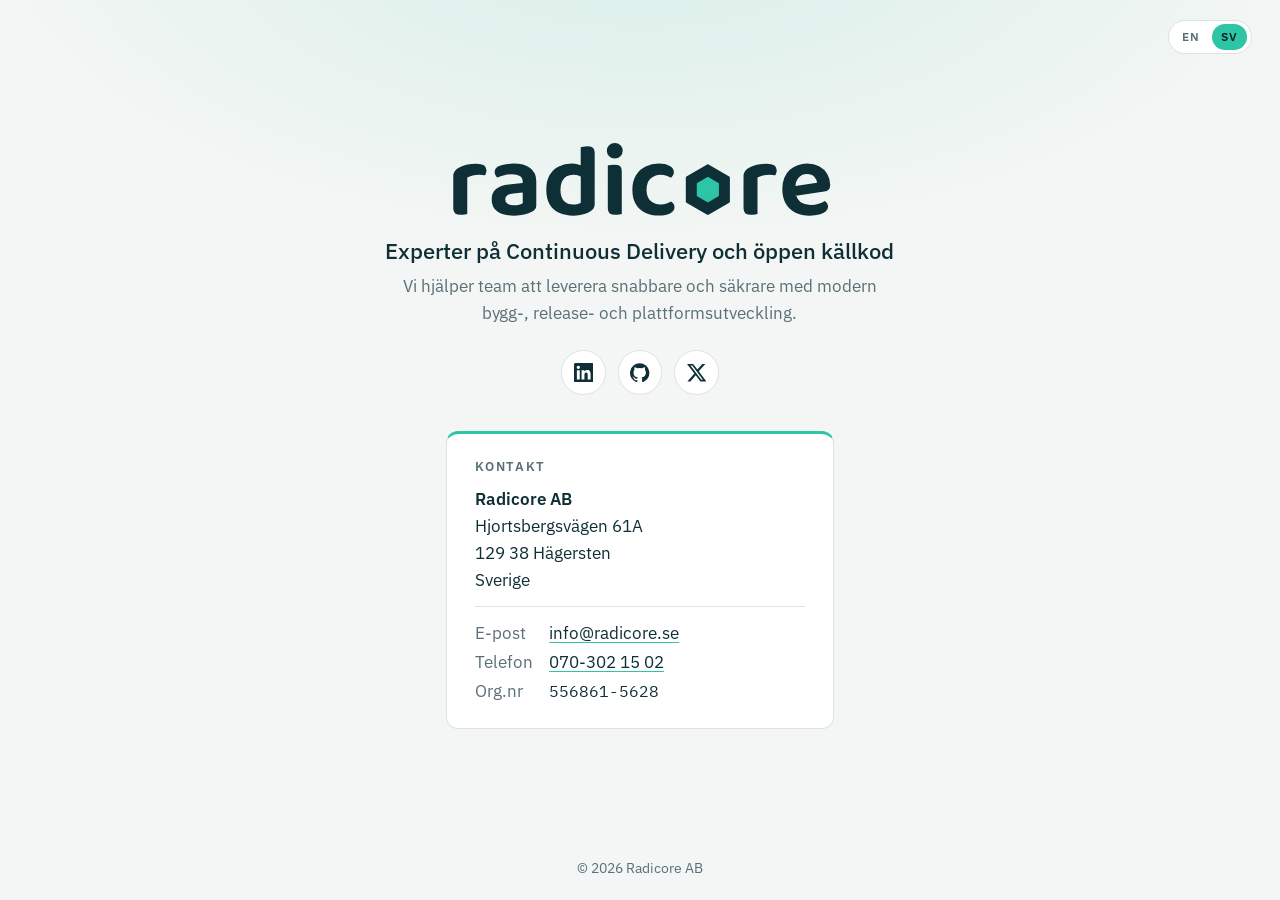
==== sv/index.html @ 141229ac "Split into separate English and Swedish pages - English page at /, Swedish page at /sv/, each with i" ====
<!DOCTYPE html>
<html lang="sv">
<head>
  <meta charset="utf-8">
  <meta name="viewport" content="width=device-width, initial-scale=1">
  <title>Radicore AB · Continuous Delivery &amp; öppen källkod</title>
  <meta name="description" content="Radicore AB: experter på Continuous Delivery och öppen källkod, baserade i Stockholm.">
  <meta name="theme-color" content="#f3f6f4" media="(prefers-color-scheme: light)">
  <meta name="theme-color" content="#0b1f24" media="(prefers-color-scheme: dark)">
  <link rel="canonical" href="https://radicore.se/sv/">
  <link rel="alternate" hreflang="en" href="https://radicore.se/">
  <link rel="alternate" hreflang="sv" href="https://radicore.se/sv/">
  <link rel="alternate" hreflang="x-default" href="https://radicore.se/">
  <meta property="og:type" content="website">
  <meta property="og:site_name" content="Radicore">
  <meta property="og:locale" content="sv_SE">
  <meta property="og:locale:alternate" content="en_US">
  <meta property="og:url" content="https://radicore.se/sv/">
  <meta property="og:title" content="Radicore AB · Continuous Delivery &amp; öppen källkod">
  <meta property="og:description" content="Experter på Continuous Delivery och öppen källkod, baserade i Stockholm.">
  <meta property="og:image" content="https://radicore.se/og-image.png">
  <meta property="og:image:width" content="1200">
  <meta property="og:image:height" content="630">
  <meta property="og:image:alt" content="Radicores logotyp">
  <meta name="twitter:card" content="summary_large_image">
  <link rel="icon" href="/favicon.svg" type="image/svg+xml">
  <link rel="apple-touch-icon" href="/apple-touch-icon.png">
  <link rel="preconnect" href="https://fonts.googleapis.com">
  <link rel="preconnect" href="https://fonts.gstatic.com" crossorigin>
  <link href="https://fonts.googleapis.com/css2?family=IBM+Plex+Sans:wght@400;500;600&family=IBM+Plex+Mono:wght@400&display=swap" rel="stylesheet">
  <link rel="stylesheet" href="/style.css">
</head>
<body>
  <nav class="lang" aria-label="Språk">
    <a href="/" hreflang="en" lang="en" title="English">EN</a>
    <span aria-current="page">SV</span>
  </nav>
  <main>
    <div class="hero">
    <h1>
      <svg class="logo" xmlns="http://www.w3.org/2000/svg" viewBox="-10 -701 3780 726" role="img" aria-label="Radicore"><path d="M196.5396728515625 -355.5401611328125V-224.8199462890625H60.7401123046875V-369.3800048828125Q60.7401123046875 -396.0999755859375 73.580078125 -414.5599365234375Q86.4200439453125 -433.0198974609375 109.52001953125 -447.8798828125Q141.0999755859375 -467.35986328125 187.3399658203125 -478.92987060546875Q233.5799560546875 -490.4998779296875 285.47998046875 -490.4998779296875Q383.4598388671875 -490.4998779296875 383.4598388671875 -427.56005859375Q383.4598388671875 -412.60009765625 379.2198486328125 -399.7601318359375Q374.9798583984375 -386.920166015625 368.7398681640625 -377.8201904296875Q358.7398681640625 -379.8201904296875 343.9798583984375 -381.2001953125Q329.2198486328125 -382.5802001953125 312.599853515625 -382.5802001953125Q279.6197509765625 -382.5802001953125 248.959716796875 -375.25018310546875Q218.2996826171875 -367.920166015625 196.5396728515625 -355.5401611328125ZM60.7401123046875 -264.0 196.5396728515625 -259.43994140625V-1.3800048828125Q187.8197021484375 1.239990234375 171.30975341796875 4.04998779296875Q154.7998046875 6.8599853515625 135.35986328125 6.8599853515625Q97.0 6.8599853515625 78.87005615234375 -6.90997314453125Q60.7401123046875 -20.679931640625 60.7401123046875 -56.4197998046875ZM652.39990234375 -86.7197265625Q678.9000244140625 -86.7197265625 702.06005859375 -92.1197509765625Q725.2200927734375 -97.519775390625 735.9801025390625 -104.27978515625V-208.9801025390625L644.2198486328125 -200.320068359375Q607.0997314453125 -197.56005859375 586.439697265625 -184.1400146484375Q565.7796630859375 -170.719970703125 565.7796630859375 -144.639892578125Q565.7796630859375 -118.1798095703125 586.5997314453125 -102.44976806640625Q607.4197998046875 -86.7197265625 652.39990234375 -86.7197265625ZM647.0599365234375 -491.119873046875Q747.6998291015625 -491.119873046875 807.6897583007812 -448.70989990234375Q867.6796875 -406.2999267578125 867.6796875 -316.0999755859375V-87.159912109375Q867.6796875 -62.679931640625 855.459716796875 -48.0799560546875Q843.23974609375 -33.47998046875 824.3797607421875 -22.239990234375Q795.4197998046875 -5.52001953125 751.6998291015625 4.8599853515625Q707.9798583984375 15.239990234375 652.39990234375 15.239990234375Q551.5799560546875 15.239990234375 492.6400146484375 -23.92999267578125Q433.7000732421875 -63.0999755859375 433.7000732421875 -140.5399169921875Q433.7000732421875 -208.0198974609375 475.9600830078125 -244.06988525390625Q518.2200927734375 -280.119873046875 600.1800537109375 -288.35986328125L735.360107421875 -302.35986328125V-317.3399658203125Q735.360107421875 -354.320068359375 708.1500854492188 -370.81011962890625Q680.9400634765625 -387.3001708984375 631.800048828125 -387.3001708984375Q593.280029296875 -387.3001708984375 556.4000244140625 -377.7801513671875Q519.52001953125 -368.2601318359375 490.52001953125 -355.1201171875Q479.4200439453125 -363.360107421875 471.37005615234375 -378.4400634765625Q463.320068359375 -393.52001953125 463.320068359375 -409.719970703125Q463.320068359375 -449.35986328125 505.9599609375 -467.079833984375Q534.199951171875 -479.2198486328125 572.179931640625 -485.16986083984375Q610.159912109375 -491.119873046875 647.0599365234375 -491.119873046875ZM1300.2601318359375 -111.23974609375V-418.719970703125L1435.439697265625 -419.0999755859375V-95.2198486328125Q1435.439697265625 -72.4998779296875 1425.69970703125 -56.96990966796875Q1415.959716796875 -41.43994140625 1394.8597412109375 -28.5799560546875Q1369.27978515625 -11.8599853515625 1326.6998291015625 1.5Q1284.119873046875 14.8599853515625 1229.2999267578125 14.8599853515625Q1148.0 14.8599853515625 1088.6600341796875 -12.6199951171875Q1029.320068359375 -40.0999755859375 997.080078125 -96.0799560546875Q964.840087890625 -152.0599365234375 964.840087890625 -236.43994140625Q964.840087890625 -324.0599365234375 997.5100708007812 -380.22991943359375Q1030.1800537109375 -436.39990234375 1086.2100219726562 -463.7598876953125Q1142.239990234375 -491.119873046875 1210.43994140625 -491.119873046875Q1246.9599609375 -491.119873046875 1276.3800048828125 -482.599853515625Q1305.800048828125 -474.079833984375 1323.9400634765625 -462.4197998046875V-348.7401123046875Q1308.6600341796875 -362.16015625 1284.3599853515625 -372.87017822265625Q1260.0599365234375 -383.5802001953125 1228.35986328125 -383.5802001953125Q1191.6998291015625 -383.5802001953125 1163.2097778320312 -368.25018310546875Q1134.7197265625 -352.920166015625 1118.6796875 -320.360107421875Q1102.6396484375 -287.800048828125 1102.6396484375 -235.679931640625Q1102.6396484375 -162.039794921875 1136.4097290039062 -127.66973876953125Q1170.1798095703125 -93.2996826171875 1228.2999267578125 -93.2996826171875Q1252.760009765625 -93.2996826171875 1270.6100463867188 -98.939697265625Q1288.4600830078125 -104.5797119140625 1300.2601318359375 -111.23974609375ZM1435.439697265625 -391.6600341796875 1299.64013671875 -391.280029296875V-650.47998046875Q1308.360107421875 -653.0999755859375 1325.06005859375 -655.9099731445312Q1341.760009765625 -658.719970703125 1360.8199462890625 -658.719970703125Q1400.1798095703125 -658.719970703125 1417.8097534179688 -645.260009765625Q1435.439697265625 -631.800048828125 1435.439697265625 -595.440185546875ZM1553.60009765625 -616.0599365234375Q1553.60009765625 -647.599853515625 1575.4200439453125 -669.2297973632812Q1597.239990234375 -690.8597412109375 1631.0198974609375 -690.8597412109375Q1665.1798095703125 -690.8597412109375 1686.6197509765625 -669.2297973632812Q1708.0596923828125 -647.599853515625 1708.0596923828125 -616.0599365234375Q1708.0596923828125 -585.1400146484375 1686.6197509765625 -563.2000732421875Q1665.1798095703125 -541.2601318359375 1631.0198974609375 -541.2601318359375Q1597.239990234375 -541.2601318359375 1575.4200439453125 -563.2000732421875Q1553.60009765625 -585.1400146484375 1553.60009765625 -616.0599365234375ZM1563.1201171875 -264.0H1698.919677734375V-1.3800048828125Q1690.19970703125 1.239990234375 1673.6897583007812 4.04998779296875Q1657.1798095703125 6.8599853515625 1637.7398681640625 6.8599853515625Q1599.3800048828125 6.8599853515625 1581.2500610351562 -6.90997314453125Q1563.1201171875 -20.679931640625 1563.1201171875 -56.4197998046875ZM1698.919677734375 -194.000244140625H1563.1201171875V-471.7799072265625Q1571.840087890625 -474.39990234375 1588.5400390625 -477.20989990234375Q1605.239990234375 -480.0198974609375 1624.679931640625 -480.0198974609375Q1663.6597900390625 -480.0198974609375 1681.2897338867188 -466.5599365234375Q1698.919677734375 -453.0999755859375 1698.919677734375 -416.360107421875ZM2075.9398193359375 -382.5802001953125Q2019.0997314453125 -382.5802001953125 1979.3696899414062 -345.2601318359375Q1939.6396484375 -307.9400634765625 1939.6396484375 -236.8199462890625Q1939.6396484375 -166.079833984375 1977.8696899414062 -129.999755859375Q2016.0997314453125 -93.919677734375 2075.31982421875 -93.919677734375Q2109.8798828125 -93.919677734375 2135.0899047851562 -102.939697265625Q2160.2999267578125 -111.959716796875 2178.5799560546875 -122.6197509765625Q2194.5399169921875 -111.6597900390625 2203.0899047851562 -98.31982421875Q2211.639892578125 -84.9798583984375 2211.639892578125 -65.7799072265625Q2211.639892578125 -30.3399658203125 2171.3798828125 -8.04998779296875Q2131.119873046875 14.239990234375 2062.2999267578125 14.239990234375Q1984.6199951171875 14.239990234375 1925.780029296875 -13.80999755859375Q1866.9400634765625 -41.8599853515625 1834.3900756835938 -98.02996826171875Q1801.840087890625 -154.199951171875 1801.840087890625 -236.8199462890625Q1801.840087890625 -322.159912109375 1836.9400634765625 -378.5198974609375Q1872.0400390625 -434.8798828125 1930.5700073242188 -462.9998779296875Q1989.0999755859375 -491.119873046875 2058.43994140625 -491.119873046875Q2126.0198974609375 -491.119873046875 2165.89990234375 -467.0198974609375Q2205.7799072265625 -442.919921875 2205.7799072265625 -407.239990234375Q2205.7799072265625 -390.9000244140625 2197.5399169921875 -377.25006103515625Q2189.2999267578125 -363.60009765625 2177.679931640625 -354.2601318359375Q2158.7799072265625 -364.920166015625 2133.8298950195312 -373.75018310546875Q2108.8798828125 -382.5802001953125 2075.9398193359375 -382.5802001953125ZM3018.5396728515625 -355.5401611328125V-224.8199462890625H2882.7401123046875V-369.3800048828125Q2882.7401123046875 -396.0999755859375 2895.580078125 -414.5599365234375Q2908.4200439453125 -433.0198974609375 2931.52001953125 -447.8798828125Q2963.0999755859375 -467.35986328125 3009.3399658203125 -478.92987060546875Q3055.5799560546875 -490.4998779296875 3107.47998046875 -490.4998779296875Q3205.4598388671875 -490.4998779296875 3205.4598388671875 -427.56005859375Q3205.4598388671875 -412.60009765625 3201.2198486328125 -399.7601318359375Q3196.9798583984375 -386.920166015625 3190.7398681640625 -377.8201904296875Q3180.7398681640625 -379.8201904296875 3165.9798583984375 -381.2001953125Q3151.2198486328125 -382.5802001953125 3134.599853515625 -382.5802001953125Q3101.6197509765625 -382.5802001953125 3070.959716796875 -375.25018310546875Q3040.2996826171875 -367.920166015625 3018.5396728515625 -355.5401611328125ZM2882.7401123046875 -264.0 3018.5396728515625 -259.43994140625V-1.3800048828125Q3009.8197021484375 1.239990234375 2993.3097534179688 4.04998779296875Q2976.7998046875 6.8599853515625 2957.35986328125 6.8599853515625Q2919.0 6.8599853515625 2900.8700561523438 -6.90997314453125Q2882.7401123046875 -20.679931640625 2882.7401123046875 -56.4197998046875ZM3344.599853515625 -171.9400634765625 3339.35986328125 -265.31982421875 3597.3402099609375 -304.4598388671875Q3594.5802001953125 -337.760009765625 3570.5001220703125 -363.65008544921875Q3546.4200439453125 -389.5401611328125 3500.0599365234375 -389.5401611328125Q3451.6998291015625 -389.5401611328125 3419.8797607421875 -356.51007080078125Q3388.0596923828125 -323.47998046875 3386.8197021484375 -262.1798095703125L3390.5396728515625 -201.7401123046875Q3399.399658203125 -142.8199462890625 3438.69970703125 -115.88983154296875Q3477.999755859375 -88.959716796875 3535.2999267578125 -88.959716796875Q3577.2999267578125 -88.959716796875 3613.7799072265625 -101.0997314453125Q3650.2598876953125 -113.23974609375 3672.119873046875 -127.3797607421875Q3686.2198486328125 -118.519775390625 3695.5098266601562 -103.74981689453125Q3704.7998046875 -88.9798583984375 3704.7998046875 -72.0198974609375Q3704.7998046875 -44.3399658203125 3681.4398193359375 -24.739990234375Q3658.079833984375 -5.1400146484375 3617.9298706054688 4.8599853515625Q3577.7799072265625 14.8599853515625 3526.3399658203125 14.8599853515625Q3448.719970703125 14.8599853515625 3388.5 -14.07000732421875Q3328.280029296875 -43.0 3294.06005859375 -100.66998291015625Q3259.840087890625 -158.3399658203125 3259.840087890625 -243.919921875Q3259.840087890625 -306.4998779296875 3279.4400634765625 -353.16986083984375Q3299.0400390625 -399.83984375 3332.5700073242188 -430.2198486328125Q3366.0999755859375 -460.599853515625 3409.2699584960938 -475.85986328125Q3452.43994140625 -491.119873046875 3499.8199462890625 -491.119873046875Q3567.0198974609375 -491.119873046875 3617.5498657226562 -464.18988037109375Q3668.079833984375 -437.2598876953125 3696.7498168945312 -390.139892578125Q3725.4197998046875 -343.0198974609375 3725.4197998046875 -281.7799072265625Q3725.4197998046875 -252.3399658203125 3709.83984375 -237.57000732421875Q3694.2598876953125 -222.800048828125 3666.3399658203125 -218.9400634765625Z" fill="currentColor"/><path d="M2535.7 -470.5 L2737.0 -354.3 L2737.0 -121.9 L2535.7 -5.7 L2334.5 -121.9 L2334.5 -354.3 Z" fill="currentColor" stroke="currentColor" stroke-width="26" stroke-linejoin="round"/><path d="M2535.7 -354.3 L2636.4 -296.2 L2636.4 -180.0 L2535.7 -121.9 L2435.1 -180.0 L2435.1 -296.2 Z" fill="var(--accent)" stroke="var(--accent)" stroke-width="14" stroke-linejoin="round"/></svg>
    </h1>
    <p class="tagline">Experter på Continuous Delivery och öppen källkod</p>
    <p class="lede">Vi hjälper team att leverera snabbare och säkrare med modern bygg-, release- och plattformsutveckling.</p>

    <ul class="social">
      <li>
        <a href="https://se.linkedin.com/pub/lars-sj%C3%B6str%C3%B6m/2/9a0/586" target="_blank" rel="noopener" aria-label="LinkedIn">
          <svg viewBox="0 0 24 24" aria-hidden="true"><path d="M20.45 20.45h-3.56v-5.57c0-1.33-.02-3.04-1.85-3.04-1.85 0-2.14 1.45-2.14 2.94v5.67H9.35V9h3.41v1.56h.05c.48-.9 1.64-1.85 3.37-1.85 3.6 0 4.27 2.37 4.27 5.46v6.28zM5.34 7.43a2.06 2.06 0 1 1 0-4.13 2.06 2.06 0 0 1 0 4.13zM7.12 20.45H3.56V9h3.56v11.45zM22.22 0H1.77C.79 0 0 .77 0 1.73v20.54C0 23.23.79 24 1.77 24h20.45c.98 0 1.78-.77 1.78-1.73V1.73C24 .77 23.2 0 22.22 0z"/></svg>
        </a>
      </li>
      <li>
        <a href="https://github.com/lsjostro" target="_blank" rel="noopener" aria-label="GitHub">
          <svg viewBox="0 0 24 24" aria-hidden="true"><path d="M12 .3a12 12 0 0 0-3.8 23.38c.6.12.83-.26.83-.57L9 21.07c-3.34.72-4.04-1.61-4.04-1.61-.55-1.39-1.34-1.76-1.34-1.76-1.08-.74.09-.73.09-.73 1.2.09 1.83 1.24 1.83 1.24 1.07 1.83 2.81 1.3 3.5 1 .1-.78.42-1.31.76-1.61-2.67-.3-5.47-1.33-5.47-5.93 0-1.31.47-2.38 1.24-3.22-.14-.3-.54-1.52.1-3.18 0 0 1-.32 3.3 1.23a11.5 11.5 0 0 1 6 0c2.28-1.55 3.29-1.23 3.29-1.23.64 1.66.24 2.88.12 3.18a4.65 4.65 0 0 1 1.23 3.22c0 4.61-2.8 5.63-5.48 5.92.42.36.81 1.1.81 2.22l-.01 3.29c0 .31.2.69.82.57A12 12 0 0 0 12 .3"/></svg>
        </a>
      </li>
      <li>
        <a href="https://twitter.com/latjon" target="_blank" rel="noopener" aria-label="X (Twitter)">
          <svg viewBox="0 0 24 24" aria-hidden="true"><path d="M18.9 1.15h3.68l-8.04 9.19L24 22.85h-7.4l-5.8-7.58-6.63 7.58H.48l8.6-9.83L0 1.15h7.59l5.24 6.93 6.07-6.93zm-1.29 19.5h2.04L6.48 3.24H4.3l13.31 17.41z"/></svg>
        </a>
      </li>
    </ul>
    </div>

    <address class="contact">
      <h2>Kontakt</h2>
      <strong>Radicore AB</strong><br>
      Hjortsbergsvägen 61A<br>
      129 38 Hägersten<br>
      Sverige
      <dl>
        <dt>E-post</dt><dd><a href="mailto:info@radicore.se">info@radicore.se</a></dd>
        <dt>Telefon</dt><dd><a href="tel:+46703021502">070-302 15 02</a></dd>
        <dt>Org.nr</dt><dd class="mono">556861-5628</dd>
      </dl>
    </address>
  </main>
  <footer>© <span id="y">2026</span> Radicore AB</footer>
  <script>document.getElementById("y").textContent = new Date().getFullYear();</script>
  <script>document.querySelectorAll(".lang a").forEach(a => a.addEventListener("click", () => { document.cookie = "nf_lang=" + a.hreflang + "; path=/; max-age=31536000; SameSite=Lax"; }));</script>
</body>
</html>
---- style.css ----
:root {
  --bg: #f3f6f4;
  --surface: #ffffff;
  --ink: #0f2f36;
  --muted: #5a7076;
  --line: #dbe4e1;
  --accent: #2ec4a6;
  --accent-ink: #0c7a66;
}
@media (prefers-color-scheme: dark) {
  :root {
    --bg: #0b1f24;
    --surface: #10292f;
    --ink: #e6f1ee;
    --muted: #93aaa6;
    --line: #1f3d44;
    --accent: #3ad8b8;
    --accent-ink: #3ad8b8;
  }
}
* { box-sizing: border-box; }
html, body { margin: 0; }
/* One root size drives everything (all sizes below are rem). It follows
   whichever is tighter, screen width or screen height, so the page always
   fits on one screen without scrolling. */
html {
  font-size: clamp(10px, min(12.5px + 0.5vw, 1.8svh), 24px);
  -webkit-text-size-adjust: 100%;
}
body {
  min-height: 100svh;
  display: grid;
  grid-template-rows: 1fr auto;
  background:
    radial-gradient(60rem 30rem at 50% -10%, color-mix(in srgb, var(--accent) 14%, transparent), transparent 70%),
    var(--bg);
  color: var(--ink);
  font: 400 1.0625rem/1.55 "IBM Plex Sans", system-ui, sans-serif;
  -webkit-font-smoothing: antialiased;
}
main {
  width: 100%;
  max-width: 44rem;
  margin: 0 auto;
  padding: 2rem clamp(1rem, 5vw, 2rem) 0;
  display: flex;
  flex-direction: column;
  justify-content: center;
  align-items: center;
  gap: 2.25rem;
  text-align: center;
}
.hero { width: 100%; }
h1 { margin: 0; line-height: 0; }
.logo { width: min(24rem, 100%); height: auto; color: var(--ink); }
.tagline {
  margin: 1.25rem 0 0;
  font-size: 1.35rem;
  line-height: 1.35;
  font-weight: 500;
  text-wrap: balance;
}
.lede { margin: .4rem auto 0; max-width: 32rem; text-wrap: pretty; color: var(--muted); }
.social {
  display: flex;
  justify-content: center;
  gap: .75rem;
  margin: 1.5rem 0 0;
  padding: 0;
  list-style: none;
}
.social a {
  display: grid;
  place-items: center;
  width: 2.75rem;
  height: 2.75rem;
  border: 1px solid var(--line);
  border-radius: 50%;
  background: var(--surface);
  color: var(--ink);
  transition: color .15s, border-color .15s, transform .15s;
}
.social a:hover, .social a:focus-visible {
  color: var(--accent-ink);
  border-color: var(--accent);
  transform: translateY(-2px);
}
.social svg { width: 1.2rem; height: 1.2rem; fill: currentColor; }
.contact {
  width: 100%;
  max-width: 24rem;
  padding: 1.4rem 1.75rem;
  border: 1px solid var(--line);
  border-top: 3px solid var(--accent);
  border-radius: .75rem;
  background: var(--surface);
  font-style: normal;
  text-align: left;
}
.contact h2 {
  margin: 0 0 .6rem;
  font-size: .78rem;
  font-weight: 600;
  letter-spacing: .12em;
  text-transform: uppercase;
  color: var(--muted);
}
.contact strong { font-weight: 600; }
.contact dl {
  display: grid;
  grid-template-columns: auto 1fr;
  gap: .15rem 1rem;
  margin: .8rem 0 0;
  padding-top: .8rem;
  border-top: 1px solid var(--line);
}
.contact dt { color: var(--muted); }
.contact dd { margin: 0; }
.contact a { color: inherit; text-decoration-color: var(--accent); text-underline-offset: 3px; }
.contact a:hover { color: var(--accent-ink); }
.mono { font-family: "IBM Plex Mono", ui-monospace, monospace; font-size: .95em; }
.lang {
  position: absolute;
  top: clamp(.75rem, 2vw, 1.25rem);
  right: clamp(.75rem, 3vw, 1.75rem);
  display: flex;
  gap: .15rem;
  padding: .2rem;
  border: 1px solid var(--line);
  border-radius: 999px;
  background: var(--surface);
  font-size: .75rem;
  font-weight: 600;
  letter-spacing: .06em;
}
.lang a, .lang span {
  padding: .2rem .6rem;
  border-radius: 999px;
  color: var(--muted);
  text-decoration: none;
}
.lang a:hover { color: var(--accent-ink); }
.lang [aria-current] { background: var(--accent); color: #06231d; }
footer {
  padding: 1.25rem;
  text-align: center;
  font-size: .85rem;
  color: var(--muted);
}
/* Short, wide screens (phones held sideways, 720p laptops): put the
   contact card beside the logo instead of below it. */
@media (orientation: landscape) and (max-height: 820px) and (min-aspect-ratio: 4/3) {
  html { font-size: clamp(10px, min(12.5px + 0.5vw, 3.2svh, 1.75vw), 24px); }
  main {
    max-width: 60rem;
    flex-direction: row;
    gap: 3.5rem;
    padding-top: 1rem;
  }
  footer { padding: .75rem; }
  .hero { flex: 1 1 0; min-width: 0; }
  .contact { flex: 0 1 22rem; }
}
/* Very narrow phones: stack the email/phone labels above their values. */
@media (max-width: 340px) {
  .contact { padding: 1.1rem 1.25rem; }
  .contact dl { grid-template-columns: 1fr; gap: 0; }
  .contact dd + dt { margin-top: .35rem; }
}
@media (prefers-reduced-motion: reduce) {
  .social a { transition: none; }
  .social a:hover { transform: none; }
}
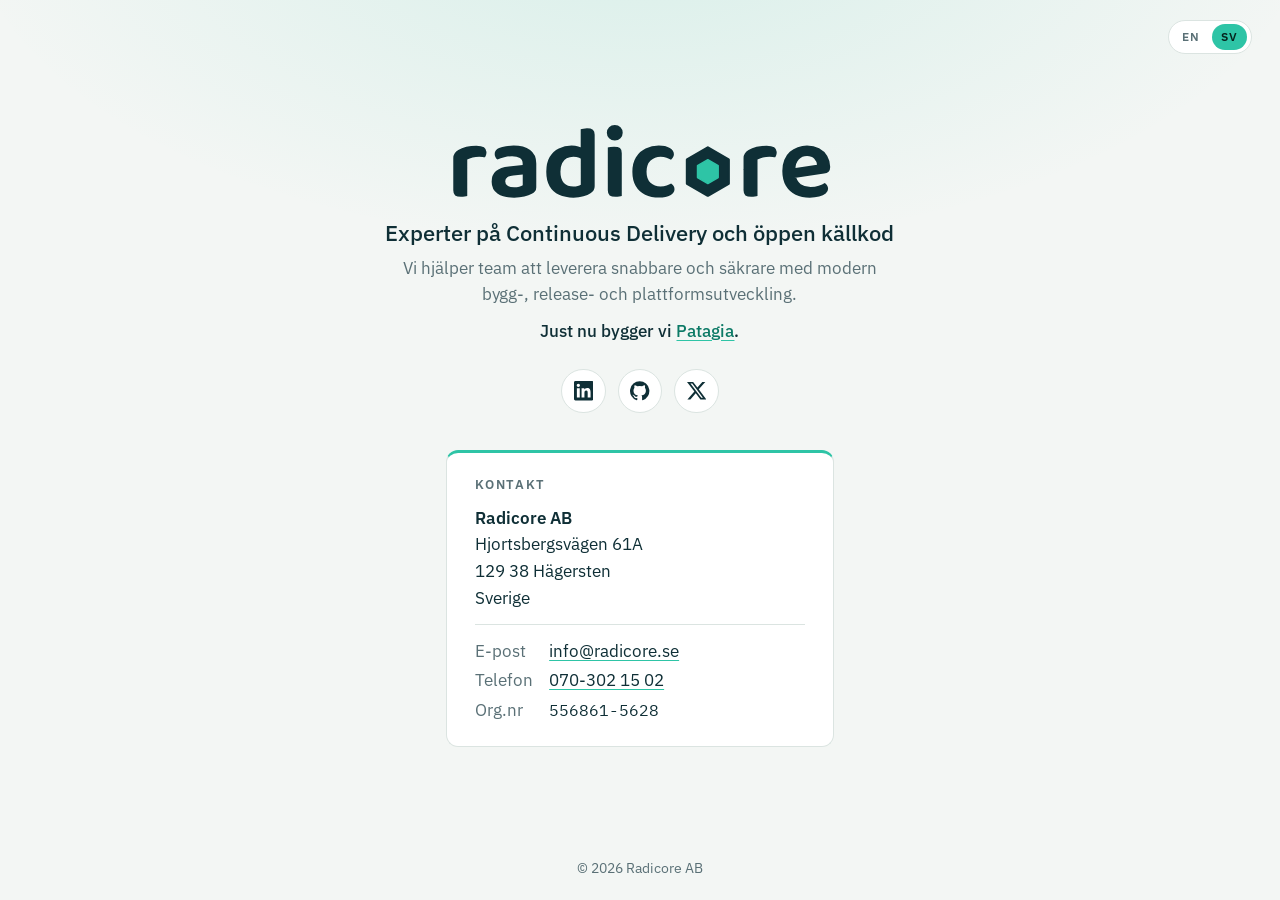
==== commit f842a97d: "Mention Patagia on both pages Co-Authored-By: Claude Opus 5.5 <noreply@anthropic.com> Signed-off-by:" ====
--- a/sv/index.html
+++ b/sv/index.html
@@ -42,6 +42,7 @@
     </h1>
     <p class="tagline">Experter på Continuous Delivery och öppen källkod</p>
     <p class="lede">Vi hjälper team att leverera snabbare och säkrare med modern bygg-, release- och plattformsutveckling.</p>
+    <p class="now">Just nu bygger vi <a href="https://patagia.se">Patagia</a>.</p>
 
     <ul class="social">
       <li>
@@ -77,6 +78,6 @@
   </main>
   <footer>© <span id="y">2026</span> Radicore AB</footer>
   <script>document.getElementById("y").textContent = new Date().getFullYear();</script>
-  <script>document.querySelectorAll(".lang a").forEach(a => a.addEventListener("click", () => { document.cookie = "nf_lang=" + a.hreflang + "; path=/; max-age=31536000; SameSite=Lax"; }));</script>
+  <script>document.querySelectorAll(".lang a").forEach(a => a.addEventListener("click", () => { document.cookie = "lang=" + a.hreflang + "; path=/; max-age=31536000; SameSite=Lax"; }));</script>
 </body>
 </html>
--- a/style.css
+++ b/style.css
@@ -61,6 +61,14 @@
   text-wrap: balance;
 }
 .lede { margin: .4rem auto 0; max-width: 32rem; text-wrap: pretty; color: var(--muted); }
+.now { margin: .6rem 0 0; font-weight: 500; }
+.now a {
+  color: var(--accent-ink);
+  text-decoration: underline;
+  text-decoration-color: var(--accent);
+  text-underline-offset: 3px;
+}
+.now a:hover { text-decoration-thickness: 2px; }
 .social {
   display: flex;
   justify-content: center;
@@ -160,6 +168,7 @@
   footer { padding: .75rem; }
   .hero { flex: 1 1 0; min-width: 0; }
   .contact { flex: 0 1 22rem; }
+  .social { margin-top: 1.1rem; }
 }
 /* Very narrow phones: stack the email/phone labels above their values. */
 @media (max-width: 340px) {
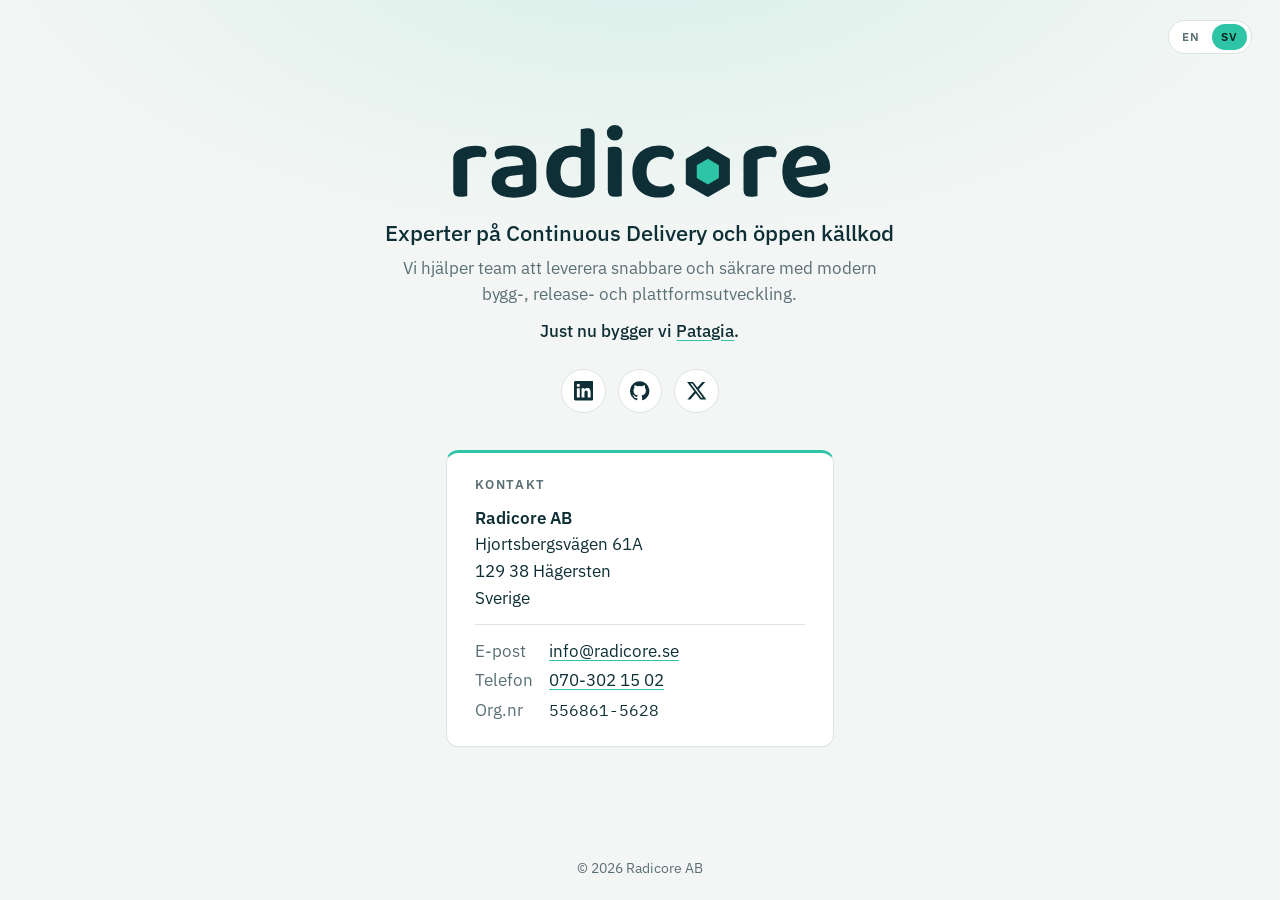
==== commit ee9d63e7: "Add security headers and move inline scripts to site.js - Netlify _headers: HSTS, CSP, X-Frame-Optio" ====
--- a/sv/index.html
+++ b/sv/index.html
@@ -3,6 +3,7 @@
 <head>
   <meta charset="utf-8">
   <meta name="viewport" content="width=device-width, initial-scale=1">
+  <script src="/site.js"></script>
   <title>Radicore AB · Continuous Delivery &amp; öppen källkod</title>
   <meta name="description" content="Radicore AB: experter på Continuous Delivery och öppen källkod, baserade i Stockholm.">
   <meta name="theme-color" content="#f3f6f4" media="(prefers-color-scheme: light)">
@@ -77,7 +78,5 @@
     </address>
   </main>
   <footer>© <span id="y">2026</span> Radicore AB</footer>
-  <script>document.getElementById("y").textContent = new Date().getFullYear();</script>
-  <script>document.querySelectorAll(".lang a").forEach(a => a.addEventListener("click", () => { document.cookie = "lang=" + a.hreflang + "; path=/; max-age=31536000; SameSite=Lax"; }));</script>
 </body>
 </html>
--- a/style.css
+++ b/style.css
@@ -62,11 +62,12 @@
 }
 .lede { margin: .4rem auto 0; max-width: 32rem; text-wrap: pretty; color: var(--muted); }
 .now { margin: .6rem 0 0; font-weight: 500; }
-.now a {
-  color: var(--accent-ink);
+.now a, .now a:visited, .now a:hover, .now a:active {
+  color: inherit;
   text-decoration: underline;
   text-decoration-color: var(--accent);
   text-underline-offset: 3px;
+  -webkit-tap-highlight-color: transparent;
 }
 .now a:hover { text-decoration-thickness: 2px; }
 .social {
@@ -149,6 +150,39 @@
 }
 .lang a:hover { color: var(--accent-ink); }
 .lang [aria-current] { background: var(--accent); color: #06231d; }
+/* 404 page */
+.notfound .home { display: inline-block; line-height: 0; }
+.notfound .code {
+  margin: 1.5rem 0 0;
+  font-family: "IBM Plex Mono", ui-monospace, monospace;
+  font-size: 4rem;
+  line-height: 1;
+  font-weight: 400;
+  letter-spacing: .08em;
+  color: var(--accent);
+}
+.notfound .tagline { margin-top: .75rem; }
+.notfound .actions {
+  display: flex;
+  flex-wrap: wrap;
+  justify-content: center;
+  gap: .75rem;
+  margin: 1.75rem 0 0;
+}
+.button, .button:visited {
+  display: inline-block;
+  padding: .6rem 1.2rem;
+  border: 1px solid var(--line);
+  border-radius: 999px;
+  background: var(--surface);
+  color: var(--ink);
+  font-weight: 500;
+  text-decoration: none;
+  -webkit-tap-highlight-color: transparent;
+  transition: border-color .15s, color .15s;
+}
+.button:hover, .button:focus-visible { border-color: var(--accent); color: var(--accent-ink); }
+
 footer {
   padding: 1.25rem;
   text-align: center;
@@ -169,6 +203,8 @@
   .hero { flex: 1 1 0; min-width: 0; }
   .contact { flex: 0 1 22rem; }
   .social { margin-top: 1.1rem; }
+  .notfound .code { margin-top: .75rem; font-size: 3rem; }
+  .notfound .actions { margin-top: 1.1rem; }
 }
 /* Very narrow phones: stack the email/phone labels above their values. */
 @media (max-width: 340px) {
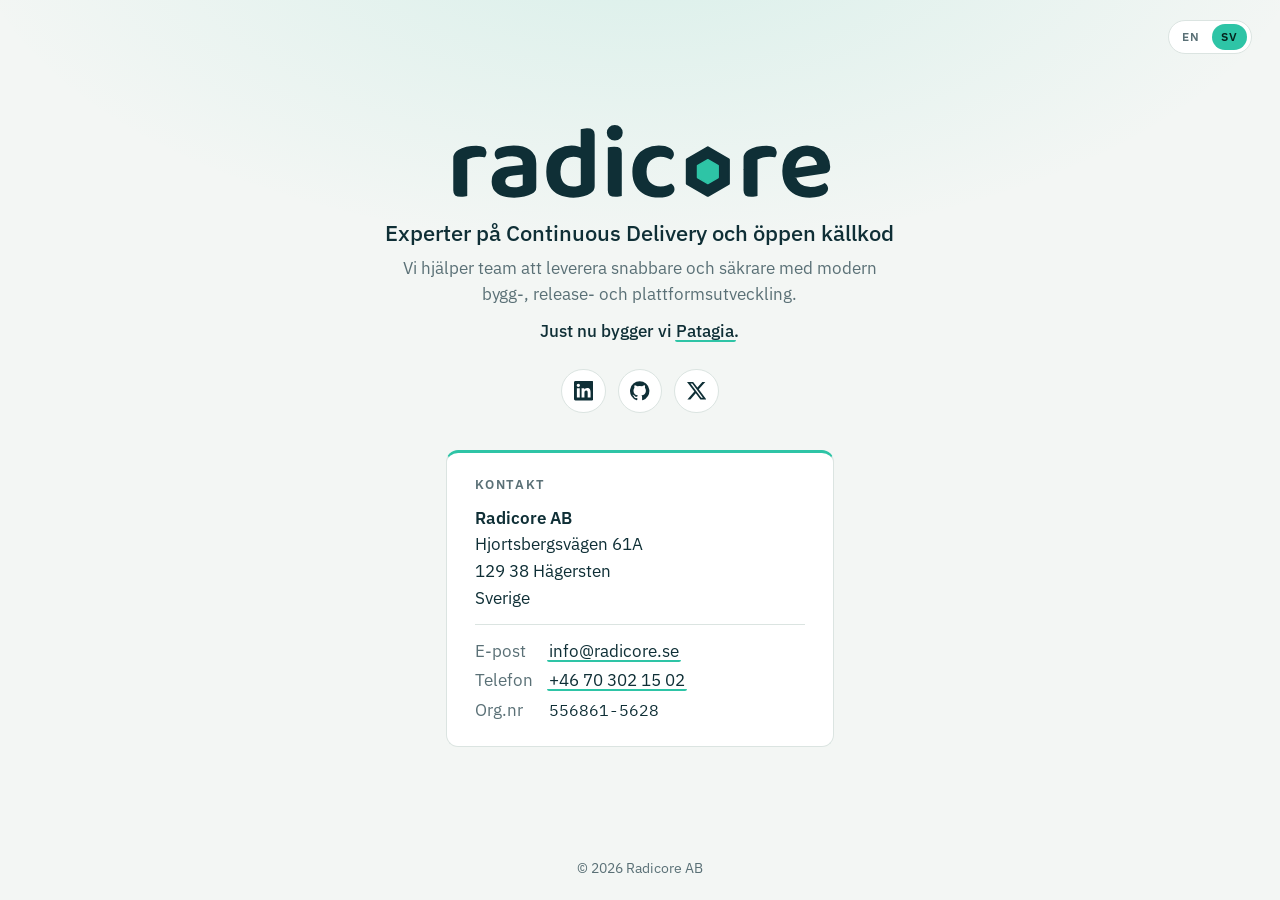
==== commit edbd2411: "update phone number Signed-off-by: Lars Sjöstrom <lars@radicore.se>" ====
--- a/sv/index.html
+++ b/sv/index.html
@@ -72,7 +72,7 @@
       Sverige
       <dl>
         <dt>E-post</dt><dd><a href="mailto:info@radicore.se">info@radicore.se</a></dd>
-        <dt>Telefon</dt><dd><a href="tel:+46703021502">070-302 15 02</a></dd>
+        <dt>Telefon</dt><dd><a href="tel:+46703021502">+46 70 302 15 02</a></dd>
         <dt>Org.nr</dt><dd class="mono">556861-5628</dd>
       </dl>
     </address>
--- a/style.css
+++ b/style.css
@@ -62,14 +62,27 @@
 }
 .lede { margin: .4rem auto 0; max-width: 32rem; text-wrap: pretty; color: var(--muted); }
 .now { margin: .6rem 0 0; font-weight: 500; }
-.now a, .now a:visited, .now a:hover, .now a:active {
+/* Text links: an accent underline that sweeps up into a soft highlight
+   behind the text on hover/focus. */
+.now a, .now a:visited, .now a:hover, .now a:active,
+.contact a, .contact a:visited {
   color: inherit;
-  text-decoration: underline;
-  text-decoration-color: var(--accent);
-  text-underline-offset: 3px;
+  text-decoration: none;
+  background-image: linear-gradient(color-mix(in srgb, var(--accent) 28%, transparent), color-mix(in srgb, var(--accent) 28%, transparent)),
+                    linear-gradient(var(--accent), var(--accent));
+  background-repeat: no-repeat;
+  background-position: 0 100%, 0 100%;
+  background-size: 100% 0, 100% 2px;
+  padding: 0 .1em;
+  margin: 0 -.1em;
+  border-radius: 2px;
+  -webkit-box-decoration-break: clone;
+  box-decoration-break: clone;
+  transition: background-size .25s ease;
   -webkit-tap-highlight-color: transparent;
 }
-.now a:hover { text-decoration-thickness: 2px; }
+.now a:hover, .now a:focus-visible,
+.contact a:hover, .contact a:focus-visible { background-size: 100% 100%, 100% 2px; }
 .social {
   display: flex;
   justify-content: center;
@@ -125,8 +138,6 @@
 }
 .contact dt { color: var(--muted); }
 .contact dd { margin: 0; }
-.contact a { color: inherit; text-decoration-color: var(--accent); text-underline-offset: 3px; }
-.contact a:hover { color: var(--accent-ink); }
 .mono { font-family: "IBM Plex Mono", ui-monospace, monospace; font-size: .95em; }
 .lang {
   position: absolute;
@@ -213,6 +224,6 @@
   .contact dd + dt { margin-top: .35rem; }
 }
 @media (prefers-reduced-motion: reduce) {
-  .social a { transition: none; }
+  .social a, .now a, .contact a { transition: none; }
   .social a:hover { transform: none; }
 }
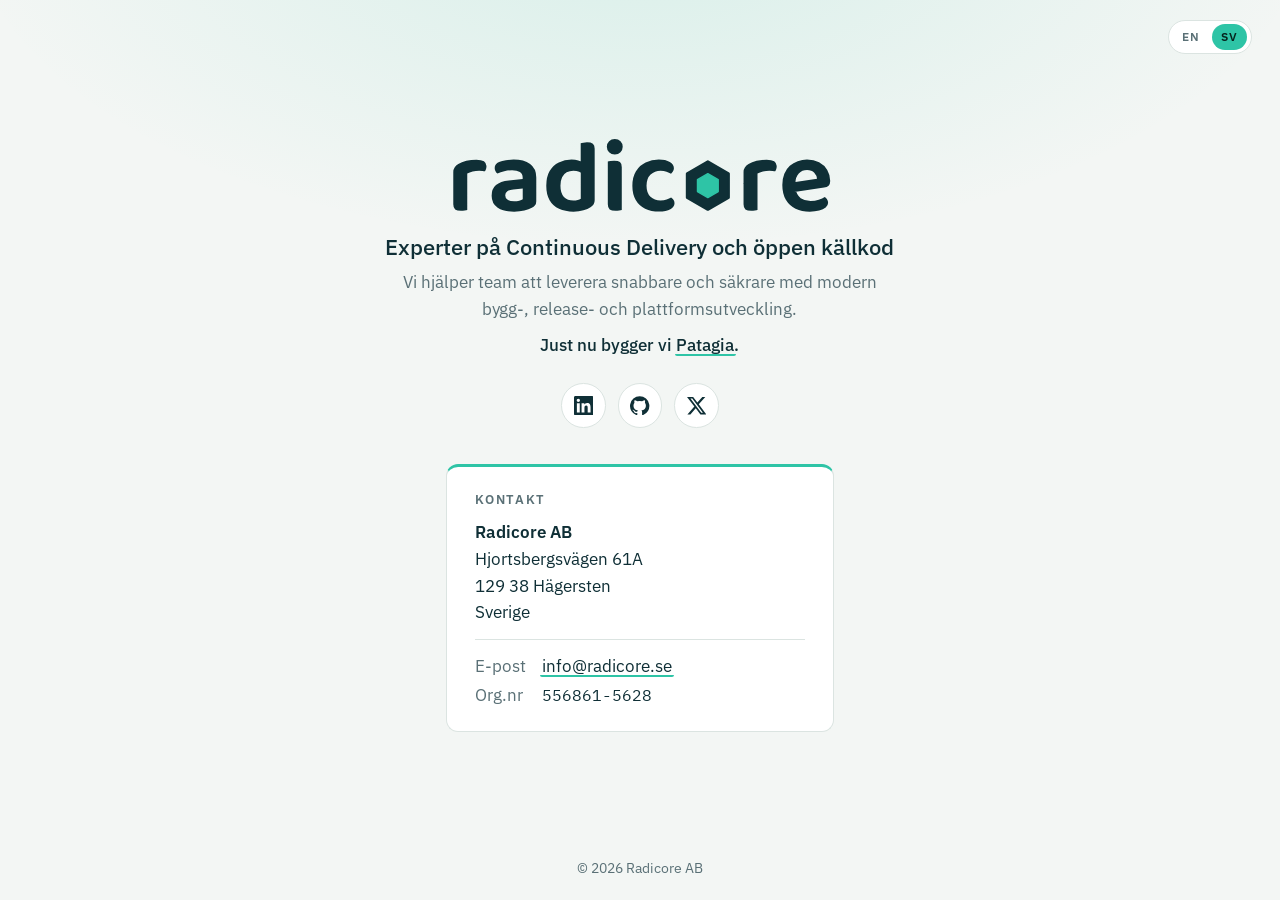
==== commit 68b50641: "Remove phone number Co-Authored-By: Claude Opus 5.5 <noreply@anthropic.com> Signed-off-by: Lars Sjös" ====
--- a/sv/index.html
+++ b/sv/index.html
@@ -1,82 +1,136 @@
-<!DOCTYPE html>
+<!doctype html>
 <html lang="sv">
-<head>
-  <meta charset="utf-8">
-  <meta name="viewport" content="width=device-width, initial-scale=1">
-  <script src="/site.js"></script>
-  <title>Radicore AB · Continuous Delivery &amp; öppen källkod</title>
-  <meta name="description" content="Radicore AB: experter på Continuous Delivery och öppen källkod, baserade i Stockholm.">
-  <meta name="theme-color" content="#f3f6f4" media="(prefers-color-scheme: light)">
-  <meta name="theme-color" content="#0b1f24" media="(prefers-color-scheme: dark)">
-  <link rel="canonical" href="https://radicore.se/sv/">
-  <link rel="alternate" hreflang="en" href="https://radicore.se/">
-  <link rel="alternate" hreflang="sv" href="https://radicore.se/sv/">
-  <link rel="alternate" hreflang="x-default" href="https://radicore.se/">
-  <meta property="og:type" content="website">
-  <meta property="og:site_name" content="Radicore">
-  <meta property="og:locale" content="sv_SE">
-  <meta property="og:locale:alternate" content="en_US">
-  <meta property="og:url" content="https://radicore.se/sv/">
-  <meta property="og:title" content="Radicore AB · Continuous Delivery &amp; öppen källkod">
-  <meta property="og:description" content="Experter på Continuous Delivery och öppen källkod, baserade i Stockholm.">
-  <meta property="og:image" content="https://radicore.se/og-image.png">
-  <meta property="og:image:width" content="1200">
-  <meta property="og:image:height" content="630">
-  <meta property="og:image:alt" content="Radicores logotyp">
-  <meta name="twitter:card" content="summary_large_image">
-  <link rel="icon" href="/favicon.svg" type="image/svg+xml">
-  <link rel="apple-touch-icon" href="/apple-touch-icon.png">
-  <link rel="preconnect" href="https://fonts.googleapis.com">
-  <link rel="preconnect" href="https://fonts.gstatic.com" crossorigin>
-  <link href="https://fonts.googleapis.com/css2?family=IBM+Plex+Sans:wght@400;500;600&family=IBM+Plex+Mono:wght@400&display=swap" rel="stylesheet">
-  <link rel="stylesheet" href="/style.css">
-</head>
-<body>
-  <nav class="lang" aria-label="Språk">
-    <a href="/" hreflang="en" lang="en" title="English">EN</a>
-    <span aria-current="page">SV</span>
-  </nav>
-  <main>
-    <div class="hero">
-    <h1>
-      <svg class="logo" xmlns="http://www.w3.org/2000/svg" viewBox="-10 -701 3780 726" role="img" aria-label="Radicore"><path d="M196.5396728515625 -355.5401611328125V-224.8199462890625H60.7401123046875V-369.3800048828125Q60.7401123046875 -396.0999755859375 73.580078125 -414.5599365234375Q86.4200439453125 -433.0198974609375 109.52001953125 -447.8798828125Q141.0999755859375 -467.35986328125 187.3399658203125 -478.92987060546875Q233.5799560546875 -490.4998779296875 285.47998046875 -490.4998779296875Q383.4598388671875 -490.4998779296875 383.4598388671875 -427.56005859375Q383.4598388671875 -412.60009765625 379.2198486328125 -399.7601318359375Q374.9798583984375 -386.920166015625 368.7398681640625 -377.8201904296875Q358.7398681640625 -379.8201904296875 343.9798583984375 -381.2001953125Q329.2198486328125 -382.5802001953125 312.599853515625 -382.5802001953125Q279.6197509765625 -382.5802001953125 248.959716796875 -375.25018310546875Q218.2996826171875 -367.920166015625 196.5396728515625 -355.5401611328125ZM60.7401123046875 -264.0 196.5396728515625 -259.43994140625V-1.3800048828125Q187.8197021484375 1.239990234375 171.30975341796875 4.04998779296875Q154.7998046875 6.8599853515625 135.35986328125 6.8599853515625Q97.0 6.8599853515625 78.87005615234375 -6.90997314453125Q60.7401123046875 -20.679931640625 60.7401123046875 -56.4197998046875ZM652.39990234375 -86.7197265625Q678.9000244140625 -86.7197265625 702.06005859375 -92.1197509765625Q725.2200927734375 -97.519775390625 735.9801025390625 -104.27978515625V-208.9801025390625L644.2198486328125 -200.320068359375Q607.0997314453125 -197.56005859375 586.439697265625 -184.1400146484375Q565.7796630859375 -170.719970703125 565.7796630859375 -144.639892578125Q565.7796630859375 -118.1798095703125 586.5997314453125 -102.44976806640625Q607.4197998046875 -86.7197265625 652.39990234375 -86.7197265625ZM647.0599365234375 -491.119873046875Q747.6998291015625 -491.119873046875 807.6897583007812 -448.70989990234375Q867.6796875 -406.2999267578125 867.6796875 -316.0999755859375V-87.159912109375Q867.6796875 -62.679931640625 855.459716796875 -48.0799560546875Q843.23974609375 -33.47998046875 824.3797607421875 -22.239990234375Q795.4197998046875 -5.52001953125 751.6998291015625 4.8599853515625Q707.9798583984375 15.239990234375 652.39990234375 15.239990234375Q551.5799560546875 15.239990234375 492.6400146484375 -23.92999267578125Q433.7000732421875 -63.0999755859375 433.7000732421875 -140.5399169921875Q433.7000732421875 -208.0198974609375 475.9600830078125 -244.06988525390625Q518.2200927734375 -280.119873046875 600.1800537109375 -288.35986328125L735.360107421875 -302.35986328125V-317.3399658203125Q735.360107421875 -354.320068359375 708.1500854492188 -370.81011962890625Q680.9400634765625 -387.3001708984375 631.800048828125 -387.3001708984375Q593.280029296875 -387.3001708984375 556.4000244140625 -377.7801513671875Q519.52001953125 -368.2601318359375 490.52001953125 -355.1201171875Q479.4200439453125 -363.360107421875 471.37005615234375 -378.4400634765625Q463.320068359375 -393.52001953125 463.320068359375 -409.719970703125Q463.320068359375 -449.35986328125 505.9599609375 -467.079833984375Q534.199951171875 -479.2198486328125 572.179931640625 -485.16986083984375Q610.159912109375 -491.119873046875 647.0599365234375 -491.119873046875ZM1300.2601318359375 -111.23974609375V-418.719970703125L1435.439697265625 -419.0999755859375V-95.2198486328125Q1435.439697265625 -72.4998779296875 1425.69970703125 -56.96990966796875Q1415.959716796875 -41.43994140625 1394.8597412109375 -28.5799560546875Q1369.27978515625 -11.8599853515625 1326.6998291015625 1.5Q1284.119873046875 14.8599853515625 1229.2999267578125 14.8599853515625Q1148.0 14.8599853515625 1088.6600341796875 -12.6199951171875Q1029.320068359375 -40.0999755859375 997.080078125 -96.0799560546875Q964.840087890625 -152.0599365234375 964.840087890625 -236.43994140625Q964.840087890625 -324.0599365234375 997.5100708007812 -380.22991943359375Q1030.1800537109375 -436.39990234375 1086.2100219726562 -463.7598876953125Q1142.239990234375 -491.119873046875 1210.43994140625 -491.119873046875Q1246.9599609375 -491.119873046875 1276.3800048828125 -482.599853515625Q1305.800048828125 -474.079833984375 1323.9400634765625 -462.4197998046875V-348.7401123046875Q1308.6600341796875 -362.16015625 1284.3599853515625 -372.87017822265625Q1260.0599365234375 -383.5802001953125 1228.35986328125 -383.5802001953125Q1191.6998291015625 -383.5802001953125 1163.2097778320312 -368.25018310546875Q1134.7197265625 -352.920166015625 1118.6796875 -320.360107421875Q1102.6396484375 -287.800048828125 1102.6396484375 -235.679931640625Q1102.6396484375 -162.039794921875 1136.4097290039062 -127.66973876953125Q1170.1798095703125 -93.2996826171875 1228.2999267578125 -93.2996826171875Q1252.760009765625 -93.2996826171875 1270.6100463867188 -98.939697265625Q1288.4600830078125 -104.5797119140625 1300.2601318359375 -111.23974609375ZM1435.439697265625 -391.6600341796875 1299.64013671875 -391.280029296875V-650.47998046875Q1308.360107421875 -653.0999755859375 1325.06005859375 -655.9099731445312Q1341.760009765625 -658.719970703125 1360.8199462890625 -658.719970703125Q1400.1798095703125 -658.719970703125 1417.8097534179688 -645.260009765625Q1435.439697265625 -631.800048828125 1435.439697265625 -595.440185546875ZM1553.60009765625 -616.0599365234375Q1553.60009765625 -647.599853515625 1575.4200439453125 -669.2297973632812Q1597.239990234375 -690.8597412109375 1631.0198974609375 -690.8597412109375Q1665.1798095703125 -690.8597412109375 1686.6197509765625 -669.2297973632812Q1708.0596923828125 -647.599853515625 1708.0596923828125 -616.0599365234375Q1708.0596923828125 -585.1400146484375 1686.6197509765625 -563.2000732421875Q1665.1798095703125 -541.2601318359375 1631.0198974609375 -541.2601318359375Q1597.239990234375 -541.2601318359375 1575.4200439453125 -563.2000732421875Q1553.60009765625 -585.1400146484375 1553.60009765625 -616.0599365234375ZM1563.1201171875 -264.0H1698.919677734375V-1.3800048828125Q1690.19970703125 1.239990234375 1673.6897583007812 4.04998779296875Q1657.1798095703125 6.8599853515625 1637.7398681640625 6.8599853515625Q1599.3800048828125 6.8599853515625 1581.2500610351562 -6.90997314453125Q1563.1201171875 -20.679931640625 1563.1201171875 -56.4197998046875ZM1698.919677734375 -194.000244140625H1563.1201171875V-471.7799072265625Q1571.840087890625 -474.39990234375 1588.5400390625 -477.20989990234375Q1605.239990234375 -480.0198974609375 1624.679931640625 -480.0198974609375Q1663.6597900390625 -480.0198974609375 1681.2897338867188 -466.5599365234375Q1698.919677734375 -453.0999755859375 1698.919677734375 -416.360107421875ZM2075.9398193359375 -382.5802001953125Q2019.0997314453125 -382.5802001953125 1979.3696899414062 -345.2601318359375Q1939.6396484375 -307.9400634765625 1939.6396484375 -236.8199462890625Q1939.6396484375 -166.079833984375 1977.8696899414062 -129.999755859375Q2016.0997314453125 -93.919677734375 2075.31982421875 -93.919677734375Q2109.8798828125 -93.919677734375 2135.0899047851562 -102.939697265625Q2160.2999267578125 -111.959716796875 2178.5799560546875 -122.6197509765625Q2194.5399169921875 -111.6597900390625 2203.0899047851562 -98.31982421875Q2211.639892578125 -84.9798583984375 2211.639892578125 -65.7799072265625Q2211.639892578125 -30.3399658203125 2171.3798828125 -8.04998779296875Q2131.119873046875 14.239990234375 2062.2999267578125 14.239990234375Q1984.6199951171875 14.239990234375 1925.780029296875 -13.80999755859375Q1866.9400634765625 -41.8599853515625 1834.3900756835938 -98.02996826171875Q1801.840087890625 -154.199951171875 1801.840087890625 -236.8199462890625Q1801.840087890625 -322.159912109375 1836.9400634765625 -378.5198974609375Q1872.0400390625 -434.8798828125 1930.5700073242188 -462.9998779296875Q1989.0999755859375 -491.119873046875 2058.43994140625 -491.119873046875Q2126.0198974609375 -491.119873046875 2165.89990234375 -467.0198974609375Q2205.7799072265625 -442.919921875 2205.7799072265625 -407.239990234375Q2205.7799072265625 -390.9000244140625 2197.5399169921875 -377.25006103515625Q2189.2999267578125 -363.60009765625 2177.679931640625 -354.2601318359375Q2158.7799072265625 -364.920166015625 2133.8298950195312 -373.75018310546875Q2108.8798828125 -382.5802001953125 2075.9398193359375 -382.5802001953125ZM3018.5396728515625 -355.5401611328125V-224.8199462890625H2882.7401123046875V-369.3800048828125Q2882.7401123046875 -396.0999755859375 2895.580078125 -414.5599365234375Q2908.4200439453125 -433.0198974609375 2931.52001953125 -447.8798828125Q2963.0999755859375 -467.35986328125 3009.3399658203125 -478.92987060546875Q3055.5799560546875 -490.4998779296875 3107.47998046875 -490.4998779296875Q3205.4598388671875 -490.4998779296875 3205.4598388671875 -427.56005859375Q3205.4598388671875 -412.60009765625 3201.2198486328125 -399.7601318359375Q3196.9798583984375 -386.920166015625 3190.7398681640625 -377.8201904296875Q3180.7398681640625 -379.8201904296875 3165.9798583984375 -381.2001953125Q3151.2198486328125 -382.5802001953125 3134.599853515625 -382.5802001953125Q3101.6197509765625 -382.5802001953125 3070.959716796875 -375.25018310546875Q3040.2996826171875 -367.920166015625 3018.5396728515625 -355.5401611328125ZM2882.7401123046875 -264.0 3018.5396728515625 -259.43994140625V-1.3800048828125Q3009.8197021484375 1.239990234375 2993.3097534179688 4.04998779296875Q2976.7998046875 6.8599853515625 2957.35986328125 6.8599853515625Q2919.0 6.8599853515625 2900.8700561523438 -6.90997314453125Q2882.7401123046875 -20.679931640625 2882.7401123046875 -56.4197998046875ZM3344.599853515625 -171.9400634765625 3339.35986328125 -265.31982421875 3597.3402099609375 -304.4598388671875Q3594.5802001953125 -337.760009765625 3570.5001220703125 -363.65008544921875Q3546.4200439453125 -389.5401611328125 3500.0599365234375 -389.5401611328125Q3451.6998291015625 -389.5401611328125 3419.8797607421875 -356.51007080078125Q3388.0596923828125 -323.47998046875 3386.8197021484375 -262.1798095703125L3390.5396728515625 -201.7401123046875Q3399.399658203125 -142.8199462890625 3438.69970703125 -115.88983154296875Q3477.999755859375 -88.959716796875 3535.2999267578125 -88.959716796875Q3577.2999267578125 -88.959716796875 3613.7799072265625 -101.0997314453125Q3650.2598876953125 -113.23974609375 3672.119873046875 -127.3797607421875Q3686.2198486328125 -118.519775390625 3695.5098266601562 -103.74981689453125Q3704.7998046875 -88.9798583984375 3704.7998046875 -72.0198974609375Q3704.7998046875 -44.3399658203125 3681.4398193359375 -24.739990234375Q3658.079833984375 -5.1400146484375 3617.9298706054688 4.8599853515625Q3577.7799072265625 14.8599853515625 3526.3399658203125 14.8599853515625Q3448.719970703125 14.8599853515625 3388.5 -14.07000732421875Q3328.280029296875 -43.0 3294.06005859375 -100.66998291015625Q3259.840087890625 -158.3399658203125 3259.840087890625 -243.919921875Q3259.840087890625 -306.4998779296875 3279.4400634765625 -353.16986083984375Q3299.0400390625 -399.83984375 3332.5700073242188 -430.2198486328125Q3366.0999755859375 -460.599853515625 3409.2699584960938 -475.85986328125Q3452.43994140625 -491.119873046875 3499.8199462890625 -491.119873046875Q3567.0198974609375 -491.119873046875 3617.5498657226562 -464.18988037109375Q3668.079833984375 -437.2598876953125 3696.7498168945312 -390.139892578125Q3725.4197998046875 -343.0198974609375 3725.4197998046875 -281.7799072265625Q3725.4197998046875 -252.3399658203125 3709.83984375 -237.57000732421875Q3694.2598876953125 -222.800048828125 3666.3399658203125 -218.9400634765625Z" fill="currentColor"/><path d="M2535.7 -470.5 L2737.0 -354.3 L2737.0 -121.9 L2535.7 -5.7 L2334.5 -121.9 L2334.5 -354.3 Z" fill="currentColor" stroke="currentColor" stroke-width="26" stroke-linejoin="round"/><path d="M2535.7 -354.3 L2636.4 -296.2 L2636.4 -180.0 L2535.7 -121.9 L2435.1 -180.0 L2435.1 -296.2 Z" fill="var(--accent)" stroke="var(--accent)" stroke-width="14" stroke-linejoin="round"/></svg>
-    </h1>
-    <p class="tagline">Experter på Continuous Delivery och öppen källkod</p>
-    <p class="lede">Vi hjälper team att leverera snabbare och säkrare med modern bygg-, release- och plattformsutveckling.</p>
-    <p class="now">Just nu bygger vi <a href="https://patagia.se">Patagia</a>.</p>
+  <head>
+    <meta charset="utf-8" />
+    <meta name="viewport" content="width=device-width, initial-scale=1" />
+    <script src="/site.js"></script>
+    <title>Radicore AB · Continuous Delivery &amp; öppen källkod</title>
+    <meta
+      name="description"
+      content="Radicore AB: experter på Continuous Delivery och öppen källkod, baserade i Stockholm."
+    />
+    <meta name="theme-color" content="#f3f6f4" media="(prefers-color-scheme: light)" />
+    <meta name="theme-color" content="#0b1f24" media="(prefers-color-scheme: dark)" />
+    <link rel="canonical" href="https://radicore.se/sv/" />
+    <link rel="alternate" hreflang="en" href="https://radicore.se/" />
+    <link rel="alternate" hreflang="sv" href="https://radicore.se/sv/" />
+    <link rel="alternate" hreflang="x-default" href="https://radicore.se/" />
+    <meta property="og:type" content="website" />
+    <meta property="og:site_name" content="Radicore" />
+    <meta property="og:locale" content="sv_SE" />
+    <meta property="og:locale:alternate" content="en_US" />
+    <meta property="og:url" content="https://radicore.se/sv/" />
+    <meta property="og:title" content="Radicore AB · Continuous Delivery &amp; öppen källkod" />
+    <meta
+      property="og:description"
+      content="Experter på Continuous Delivery och öppen källkod, baserade i Stockholm."
+    />
+    <meta property="og:image" content="https://radicore.se/og-image.png" />
+    <meta property="og:image:width" content="1200" />
+    <meta property="og:image:height" content="630" />
+    <meta property="og:image:alt" content="Radicores logotyp" />
+    <meta name="twitter:card" content="summary_large_image" />
+    <link rel="icon" href="/favicon.svg" type="image/svg+xml" />
+    <link rel="apple-touch-icon" href="/apple-touch-icon.png" />
+    <link rel="preconnect" href="https://fonts.googleapis.com" />
+    <link rel="preconnect" href="https://fonts.gstatic.com" crossorigin />
+    <link
+      href="https://fonts.googleapis.com/css2?family=IBM+Plex+Sans:wght@400;500;600&family=IBM+Plex+Mono:wght@400&display=swap"
+      rel="stylesheet"
+    />
+    <link rel="stylesheet" href="/style.css" />
+  </head>
+  <body>
+    <nav class="lang" aria-label="Språk">
+      <a href="/" hreflang="en" lang="en" title="English">EN</a>
+      <span aria-current="page">SV</span>
+    </nav>
+    <main>
+      <div class="hero">
+        <h1>
+          <svg
+            class="logo"
+            xmlns="http://www.w3.org/2000/svg"
+            viewBox="-10 -701 3780 726"
+            role="img"
+            aria-label="Radicore"
+          >
+            <path
+              d="M196.5396728515625 -355.5401611328125V-224.8199462890625H60.7401123046875V-369.3800048828125Q60.7401123046875 -396.0999755859375 73.580078125 -414.5599365234375Q86.4200439453125 -433.0198974609375 109.52001953125 -447.8798828125Q141.0999755859375 -467.35986328125 187.3399658203125 -478.92987060546875Q233.5799560546875 -490.4998779296875 285.47998046875 -490.4998779296875Q383.4598388671875 -490.4998779296875 383.4598388671875 -427.56005859375Q383.4598388671875 -412.60009765625 379.2198486328125 -399.7601318359375Q374.9798583984375 -386.920166015625 368.7398681640625 -377.8201904296875Q358.7398681640625 -379.8201904296875 343.9798583984375 -381.2001953125Q329.2198486328125 -382.5802001953125 312.599853515625 -382.5802001953125Q279.6197509765625 -382.5802001953125 248.959716796875 -375.25018310546875Q218.2996826171875 -367.920166015625 196.5396728515625 -355.5401611328125ZM60.7401123046875 -264.0 196.5396728515625 -259.43994140625V-1.3800048828125Q187.8197021484375 1.239990234375 171.30975341796875 4.04998779296875Q154.7998046875 6.8599853515625 135.35986328125 6.8599853515625Q97.0 6.8599853515625 78.87005615234375 -6.90997314453125Q60.7401123046875 -20.679931640625 60.7401123046875 -56.4197998046875ZM652.39990234375 -86.7197265625Q678.9000244140625 -86.7197265625 702.06005859375 -92.1197509765625Q725.2200927734375 -97.519775390625 735.9801025390625 -104.27978515625V-208.9801025390625L644.2198486328125 -200.320068359375Q607.0997314453125 -197.56005859375 586.439697265625 -184.1400146484375Q565.7796630859375 -170.719970703125 565.7796630859375 -144.639892578125Q565.7796630859375 -118.1798095703125 586.5997314453125 -102.44976806640625Q607.4197998046875 -86.7197265625 652.39990234375 -86.7197265625ZM647.0599365234375 -491.119873046875Q747.6998291015625 -491.119873046875 807.6897583007812 -448.70989990234375Q867.6796875 -406.2999267578125 867.6796875 -316.0999755859375V-87.159912109375Q867.6796875 -62.679931640625 855.459716796875 -48.0799560546875Q843.23974609375 -33.47998046875 824.3797607421875 -22.239990234375Q795.4197998046875 -5.52001953125 751.6998291015625 4.8599853515625Q707.9798583984375 15.239990234375 652.39990234375 15.239990234375Q551.5799560546875 15.239990234375 492.6400146484375 -23.92999267578125Q433.7000732421875 -63.0999755859375 433.7000732421875 -140.5399169921875Q433.7000732421875 -208.0198974609375 475.9600830078125 -244.06988525390625Q518.2200927734375 -280.119873046875 600.1800537109375 -288.35986328125L735.360107421875 -302.35986328125V-317.3399658203125Q735.360107421875 -354.320068359375 708.1500854492188 -370.81011962890625Q680.9400634765625 -387.3001708984375 631.800048828125 -387.3001708984375Q593.280029296875 -387.3001708984375 556.4000244140625 -377.7801513671875Q519.52001953125 -368.2601318359375 490.52001953125 -355.1201171875Q479.4200439453125 -363.360107421875 471.37005615234375 -378.4400634765625Q463.320068359375 -393.52001953125 463.320068359375 -409.719970703125Q463.320068359375 -449.35986328125 505.9599609375 -467.079833984375Q534.199951171875 -479.2198486328125 572.179931640625 -485.16986083984375Q610.159912109375 -491.119873046875 647.0599365234375 -491.119873046875ZM1300.2601318359375 -111.23974609375V-418.719970703125L1435.439697265625 -419.0999755859375V-95.2198486328125Q1435.439697265625 -72.4998779296875 1425.69970703125 -56.96990966796875Q1415.959716796875 -41.43994140625 1394.8597412109375 -28.5799560546875Q1369.27978515625 -11.8599853515625 1326.6998291015625 1.5Q1284.119873046875 14.8599853515625 1229.2999267578125 14.8599853515625Q1148.0 14.8599853515625 1088.6600341796875 -12.6199951171875Q1029.320068359375 -40.0999755859375 997.080078125 -96.0799560546875Q964.840087890625 -152.0599365234375 964.840087890625 -236.43994140625Q964.840087890625 -324.0599365234375 997.5100708007812 -380.22991943359375Q1030.1800537109375 -436.39990234375 1086.2100219726562 -463.7598876953125Q1142.239990234375 -491.119873046875 1210.43994140625 -491.119873046875Q1246.9599609375 -491.119873046875 1276.3800048828125 -482.599853515625Q1305.800048828125 -474.079833984375 1323.9400634765625 -462.4197998046875V-348.7401123046875Q1308.6600341796875 -362.16015625 1284.3599853515625 -372.87017822265625Q1260.0599365234375 -383.5802001953125 1228.35986328125 -383.5802001953125Q1191.6998291015625 -383.5802001953125 1163.2097778320312 -368.25018310546875Q1134.7197265625 -352.920166015625 1118.6796875 -320.360107421875Q1102.6396484375 -287.800048828125 1102.6396484375 -235.679931640625Q1102.6396484375 -162.039794921875 1136.4097290039062 -127.66973876953125Q1170.1798095703125 -93.2996826171875 1228.2999267578125 -93.2996826171875Q1252.760009765625 -93.2996826171875 1270.6100463867188 -98.939697265625Q1288.4600830078125 -104.5797119140625 1300.2601318359375 -111.23974609375ZM1435.439697265625 -391.6600341796875 1299.64013671875 -391.280029296875V-650.47998046875Q1308.360107421875 -653.0999755859375 1325.06005859375 -655.9099731445312Q1341.760009765625 -658.719970703125 1360.8199462890625 -658.719970703125Q1400.1798095703125 -658.719970703125 1417.8097534179688 -645.260009765625Q1435.439697265625 -631.800048828125 1435.439697265625 -595.440185546875ZM1553.60009765625 -616.0599365234375Q1553.60009765625 -647.599853515625 1575.4200439453125 -669.2297973632812Q1597.239990234375 -690.8597412109375 1631.0198974609375 -690.8597412109375Q1665.1798095703125 -690.8597412109375 1686.6197509765625 -669.2297973632812Q1708.0596923828125 -647.599853515625 1708.0596923828125 -616.0599365234375Q1708.0596923828125 -585.1400146484375 1686.6197509765625 -563.2000732421875Q1665.1798095703125 -541.2601318359375 1631.0198974609375 -541.2601318359375Q1597.239990234375 -541.2601318359375 1575.4200439453125 -563.2000732421875Q1553.60009765625 -585.1400146484375 1553.60009765625 -616.0599365234375ZM1563.1201171875 -264.0H1698.919677734375V-1.3800048828125Q1690.19970703125 1.239990234375 1673.6897583007812 4.04998779296875Q1657.1798095703125 6.8599853515625 1637.7398681640625 6.8599853515625Q1599.3800048828125 6.8599853515625 1581.2500610351562 -6.90997314453125Q1563.1201171875 -20.679931640625 1563.1201171875 -56.4197998046875ZM1698.919677734375 -194.000244140625H1563.1201171875V-471.7799072265625Q1571.840087890625 -474.39990234375 1588.5400390625 -477.20989990234375Q1605.239990234375 -480.0198974609375 1624.679931640625 -480.0198974609375Q1663.6597900390625 -480.0198974609375 1681.2897338867188 -466.5599365234375Q1698.919677734375 -453.0999755859375 1698.919677734375 -416.360107421875ZM2075.9398193359375 -382.5802001953125Q2019.0997314453125 -382.5802001953125 1979.3696899414062 -345.2601318359375Q1939.6396484375 -307.9400634765625 1939.6396484375 -236.8199462890625Q1939.6396484375 -166.079833984375 1977.8696899414062 -129.999755859375Q2016.0997314453125 -93.919677734375 2075.31982421875 -93.919677734375Q2109.8798828125 -93.919677734375 2135.0899047851562 -102.939697265625Q2160.2999267578125 -111.959716796875 2178.5799560546875 -122.6197509765625Q2194.5399169921875 -111.6597900390625 2203.0899047851562 -98.31982421875Q2211.639892578125 -84.9798583984375 2211.639892578125 -65.7799072265625Q2211.639892578125 -30.3399658203125 2171.3798828125 -8.04998779296875Q2131.119873046875 14.239990234375 2062.2999267578125 14.239990234375Q1984.6199951171875 14.239990234375 1925.780029296875 -13.80999755859375Q1866.9400634765625 -41.8599853515625 1834.3900756835938 -98.02996826171875Q1801.840087890625 -154.199951171875 1801.840087890625 -236.8199462890625Q1801.840087890625 -322.159912109375 1836.9400634765625 -378.5198974609375Q1872.0400390625 -434.8798828125 1930.5700073242188 -462.9998779296875Q1989.0999755859375 -491.119873046875 2058.43994140625 -491.119873046875Q2126.0198974609375 -491.119873046875 2165.89990234375 -467.0198974609375Q2205.7799072265625 -442.919921875 2205.7799072265625 -407.239990234375Q2205.7799072265625 -390.9000244140625 2197.5399169921875 -377.25006103515625Q2189.2999267578125 -363.60009765625 2177.679931640625 -354.2601318359375Q2158.7799072265625 -364.920166015625 2133.8298950195312 -373.75018310546875Q2108.8798828125 -382.5802001953125 2075.9398193359375 -382.5802001953125ZM3018.5396728515625 -355.5401611328125V-224.8199462890625H2882.7401123046875V-369.3800048828125Q2882.7401123046875 -396.0999755859375 2895.580078125 -414.5599365234375Q2908.4200439453125 -433.0198974609375 2931.52001953125 -447.8798828125Q2963.0999755859375 -467.35986328125 3009.3399658203125 -478.92987060546875Q3055.5799560546875 -490.4998779296875 3107.47998046875 -490.4998779296875Q3205.4598388671875 -490.4998779296875 3205.4598388671875 -427.56005859375Q3205.4598388671875 -412.60009765625 3201.2198486328125 -399.7601318359375Q3196.9798583984375 -386.920166015625 3190.7398681640625 -377.8201904296875Q3180.7398681640625 -379.8201904296875 3165.9798583984375 -381.2001953125Q3151.2198486328125 -382.5802001953125 3134.599853515625 -382.5802001953125Q3101.6197509765625 -382.5802001953125 3070.959716796875 -375.25018310546875Q3040.2996826171875 -367.920166015625 3018.5396728515625 -355.5401611328125ZM2882.7401123046875 -264.0 3018.5396728515625 -259.43994140625V-1.3800048828125Q3009.8197021484375 1.239990234375 2993.3097534179688 4.04998779296875Q2976.7998046875 6.8599853515625 2957.35986328125 6.8599853515625Q2919.0 6.8599853515625 2900.8700561523438 -6.90997314453125Q2882.7401123046875 -20.679931640625 2882.7401123046875 -56.4197998046875ZM3344.599853515625 -171.9400634765625 3339.35986328125 -265.31982421875 3597.3402099609375 -304.4598388671875Q3594.5802001953125 -337.760009765625 3570.5001220703125 -363.65008544921875Q3546.4200439453125 -389.5401611328125 3500.0599365234375 -389.5401611328125Q3451.6998291015625 -389.5401611328125 3419.8797607421875 -356.51007080078125Q3388.0596923828125 -323.47998046875 3386.8197021484375 -262.1798095703125L3390.5396728515625 -201.7401123046875Q3399.399658203125 -142.8199462890625 3438.69970703125 -115.88983154296875Q3477.999755859375 -88.959716796875 3535.2999267578125 -88.959716796875Q3577.2999267578125 -88.959716796875 3613.7799072265625 -101.0997314453125Q3650.2598876953125 -113.23974609375 3672.119873046875 -127.3797607421875Q3686.2198486328125 -118.519775390625 3695.5098266601562 -103.74981689453125Q3704.7998046875 -88.9798583984375 3704.7998046875 -72.0198974609375Q3704.7998046875 -44.3399658203125 3681.4398193359375 -24.739990234375Q3658.079833984375 -5.1400146484375 3617.9298706054688 4.8599853515625Q3577.7799072265625 14.8599853515625 3526.3399658203125 14.8599853515625Q3448.719970703125 14.8599853515625 3388.5 -14.07000732421875Q3328.280029296875 -43.0 3294.06005859375 -100.66998291015625Q3259.840087890625 -158.3399658203125 3259.840087890625 -243.919921875Q3259.840087890625 -306.4998779296875 3279.4400634765625 -353.16986083984375Q3299.0400390625 -399.83984375 3332.5700073242188 -430.2198486328125Q3366.0999755859375 -460.599853515625 3409.2699584960938 -475.85986328125Q3452.43994140625 -491.119873046875 3499.8199462890625 -491.119873046875Q3567.0198974609375 -491.119873046875 3617.5498657226562 -464.18988037109375Q3668.079833984375 -437.2598876953125 3696.7498168945312 -390.139892578125Q3725.4197998046875 -343.0198974609375 3725.4197998046875 -281.7799072265625Q3725.4197998046875 -252.3399658203125 3709.83984375 -237.57000732421875Q3694.2598876953125 -222.800048828125 3666.3399658203125 -218.9400634765625Z"
+              fill="currentColor"
+            />
+            <path
+              d="M2535.7 -470.5 L2737.0 -354.3 L2737.0 -121.9 L2535.7 -5.7 L2334.5 -121.9 L2334.5 -354.3 Z"
+              fill="currentColor"
+              stroke="currentColor"
+              stroke-width="26"
+              stroke-linejoin="round"
+            />
+            <path
+              d="M2535.7 -354.3 L2636.4 -296.2 L2636.4 -180.0 L2535.7 -121.9 L2435.1 -180.0 L2435.1 -296.2 Z"
+              fill="var(--accent)"
+              stroke="var(--accent)"
+              stroke-width="14"
+              stroke-linejoin="round"
+            />
+          </svg>
+        </h1>
+        <p class="tagline">Experter på Continuous Delivery och öppen källkod</p>
+        <p class="lede">
+          Vi hjälper team att leverera snabbare och säkrare med modern bygg-, release- och plattformsutveckling.
+        </p>
+        <p class="now">Just nu bygger vi <a href="https://patagia.se">Patagia</a>.</p>
 
-    <ul class="social">
-      <li>
-        <a href="https://se.linkedin.com/pub/lars-sj%C3%B6str%C3%B6m/2/9a0/586" target="_blank" rel="noopener" aria-label="LinkedIn">
-          <svg viewBox="0 0 24 24" aria-hidden="true"><path d="M20.45 20.45h-3.56v-5.57c0-1.33-.02-3.04-1.85-3.04-1.85 0-2.14 1.45-2.14 2.94v5.67H9.35V9h3.41v1.56h.05c.48-.9 1.64-1.85 3.37-1.85 3.6 0 4.27 2.37 4.27 5.46v6.28zM5.34 7.43a2.06 2.06 0 1 1 0-4.13 2.06 2.06 0 0 1 0 4.13zM7.12 20.45H3.56V9h3.56v11.45zM22.22 0H1.77C.79 0 0 .77 0 1.73v20.54C0 23.23.79 24 1.77 24h20.45c.98 0 1.78-.77 1.78-1.73V1.73C24 .77 23.2 0 22.22 0z"/></svg>
-        </a>
-      </li>
-      <li>
-        <a href="https://github.com/lsjostro" target="_blank" rel="noopener" aria-label="GitHub">
-          <svg viewBox="0 0 24 24" aria-hidden="true"><path d="M12 .3a12 12 0 0 0-3.8 23.38c.6.12.83-.26.83-.57L9 21.07c-3.34.72-4.04-1.61-4.04-1.61-.55-1.39-1.34-1.76-1.34-1.76-1.08-.74.09-.73.09-.73 1.2.09 1.83 1.24 1.83 1.24 1.07 1.83 2.81 1.3 3.5 1 .1-.78.42-1.31.76-1.61-2.67-.3-5.47-1.33-5.47-5.93 0-1.31.47-2.38 1.24-3.22-.14-.3-.54-1.52.1-3.18 0 0 1-.32 3.3 1.23a11.5 11.5 0 0 1 6 0c2.28-1.55 3.29-1.23 3.29-1.23.64 1.66.24 2.88.12 3.18a4.65 4.65 0 0 1 1.23 3.22c0 4.61-2.8 5.63-5.48 5.92.42.36.81 1.1.81 2.22l-.01 3.29c0 .31.2.69.82.57A12 12 0 0 0 12 .3"/></svg>
-        </a>
-      </li>
-      <li>
-        <a href="https://twitter.com/latjon" target="_blank" rel="noopener" aria-label="X (Twitter)">
-          <svg viewBox="0 0 24 24" aria-hidden="true"><path d="M18.9 1.15h3.68l-8.04 9.19L24 22.85h-7.4l-5.8-7.58-6.63 7.58H.48l8.6-9.83L0 1.15h7.59l5.24 6.93 6.07-6.93zm-1.29 19.5h2.04L6.48 3.24H4.3l13.31 17.41z"/></svg>
-        </a>
-      </li>
-    </ul>
-    </div>
+        <ul class="social">
+          <li>
+            <a
+              href="https://se.linkedin.com/pub/lars-sj%C3%B6str%C3%B6m/2/9a0/586"
+              target="_blank"
+              rel="noopener"
+              aria-label="LinkedIn"
+            >
+              <svg viewBox="0 0 24 24" aria-hidden="true">
+                <path
+                  d="M20.45 20.45h-3.56v-5.57c0-1.33-.02-3.04-1.85-3.04-1.85 0-2.14 1.45-2.14 2.94v5.67H9.35V9h3.41v1.56h.05c.48-.9 1.64-1.85 3.37-1.85 3.6 0 4.27 2.37 4.27 5.46v6.28zM5.34 7.43a2.06 2.06 0 1 1 0-4.13 2.06 2.06 0 0 1 0 4.13zM7.12 20.45H3.56V9h3.56v11.45zM22.22 0H1.77C.79 0 0 .77 0 1.73v20.54C0 23.23.79 24 1.77 24h20.45c.98 0 1.78-.77 1.78-1.73V1.73C24 .77 23.2 0 22.22 0z"
+                />
+              </svg>
+            </a>
+          </li>
+          <li>
+            <a href="https://github.com/lsjostro" target="_blank" rel="noopener" aria-label="GitHub">
+              <svg viewBox="0 0 24 24" aria-hidden="true">
+                <path
+                  d="M12 .3a12 12 0 0 0-3.8 23.38c.6.12.83-.26.83-.57L9 21.07c-3.34.72-4.04-1.61-4.04-1.61-.55-1.39-1.34-1.76-1.34-1.76-1.08-.74.09-.73.09-.73 1.2.09 1.83 1.24 1.83 1.24 1.07 1.83 2.81 1.3 3.5 1 .1-.78.42-1.31.76-1.61-2.67-.3-5.47-1.33-5.47-5.93 0-1.31.47-2.38 1.24-3.22-.14-.3-.54-1.52.1-3.18 0 0 1-.32 3.3 1.23a11.5 11.5 0 0 1 6 0c2.28-1.55 3.29-1.23 3.29-1.23.64 1.66.24 2.88.12 3.18a4.65 4.65 0 0 1 1.23 3.22c0 4.61-2.8 5.63-5.48 5.92.42.36.81 1.1.81 2.22l-.01 3.29c0 .31.2.69.82.57A12 12 0 0 0 12 .3"
+                />
+              </svg>
+            </a>
+          </li>
+          <li>
+            <a href="https://twitter.com/latjon" target="_blank" rel="noopener" aria-label="X (Twitter)">
+              <svg viewBox="0 0 24 24" aria-hidden="true">
+                <path
+                  d="M18.9 1.15h3.68l-8.04 9.19L24 22.85h-7.4l-5.8-7.58-6.63 7.58H.48l8.6-9.83L0 1.15h7.59l5.24 6.93 6.07-6.93zm-1.29 19.5h2.04L6.48 3.24H4.3l13.31 17.41z"
+                />
+              </svg>
+            </a>
+          </li>
+        </ul>
+      </div>
 
-    <address class="contact">
-      <h2>Kontakt</h2>
-      <strong>Radicore AB</strong><br>
-      Hjortsbergsvägen 61A<br>
-      129 38 Hägersten<br>
-      Sverige
-      <dl>
-        <dt>E-post</dt><dd><a href="mailto:info@radicore.se">info@radicore.se</a></dd>
-        <dt>Telefon</dt><dd><a href="tel:+46703021502">+46 70 302 15 02</a></dd>
-        <dt>Org.nr</dt><dd class="mono">556861-5628</dd>
-      </dl>
-    </address>
-  </main>
-  <footer>© <span id="y">2026</span> Radicore AB</footer>
-</body>
+      <address class="contact">
+        <h2>Kontakt</h2>
+        <strong>Radicore AB</strong><br />
+        Hjortsbergsvägen 61A<br />
+        129 38 Hägersten<br />
+        Sverige
+        <dl>
+          <dt>E-post</dt>
+          <dd><a href="mailto:info@radicore.se">info@radicore.se</a></dd>
+          <dt>Org.nr</dt>
+          <dd class="mono">556861-5628</dd>
+        </dl>
+      </address>
+    </main>
+    <footer>© <span id="y">2026</span> Radicore AB</footer>
+  </body>
 </html>
